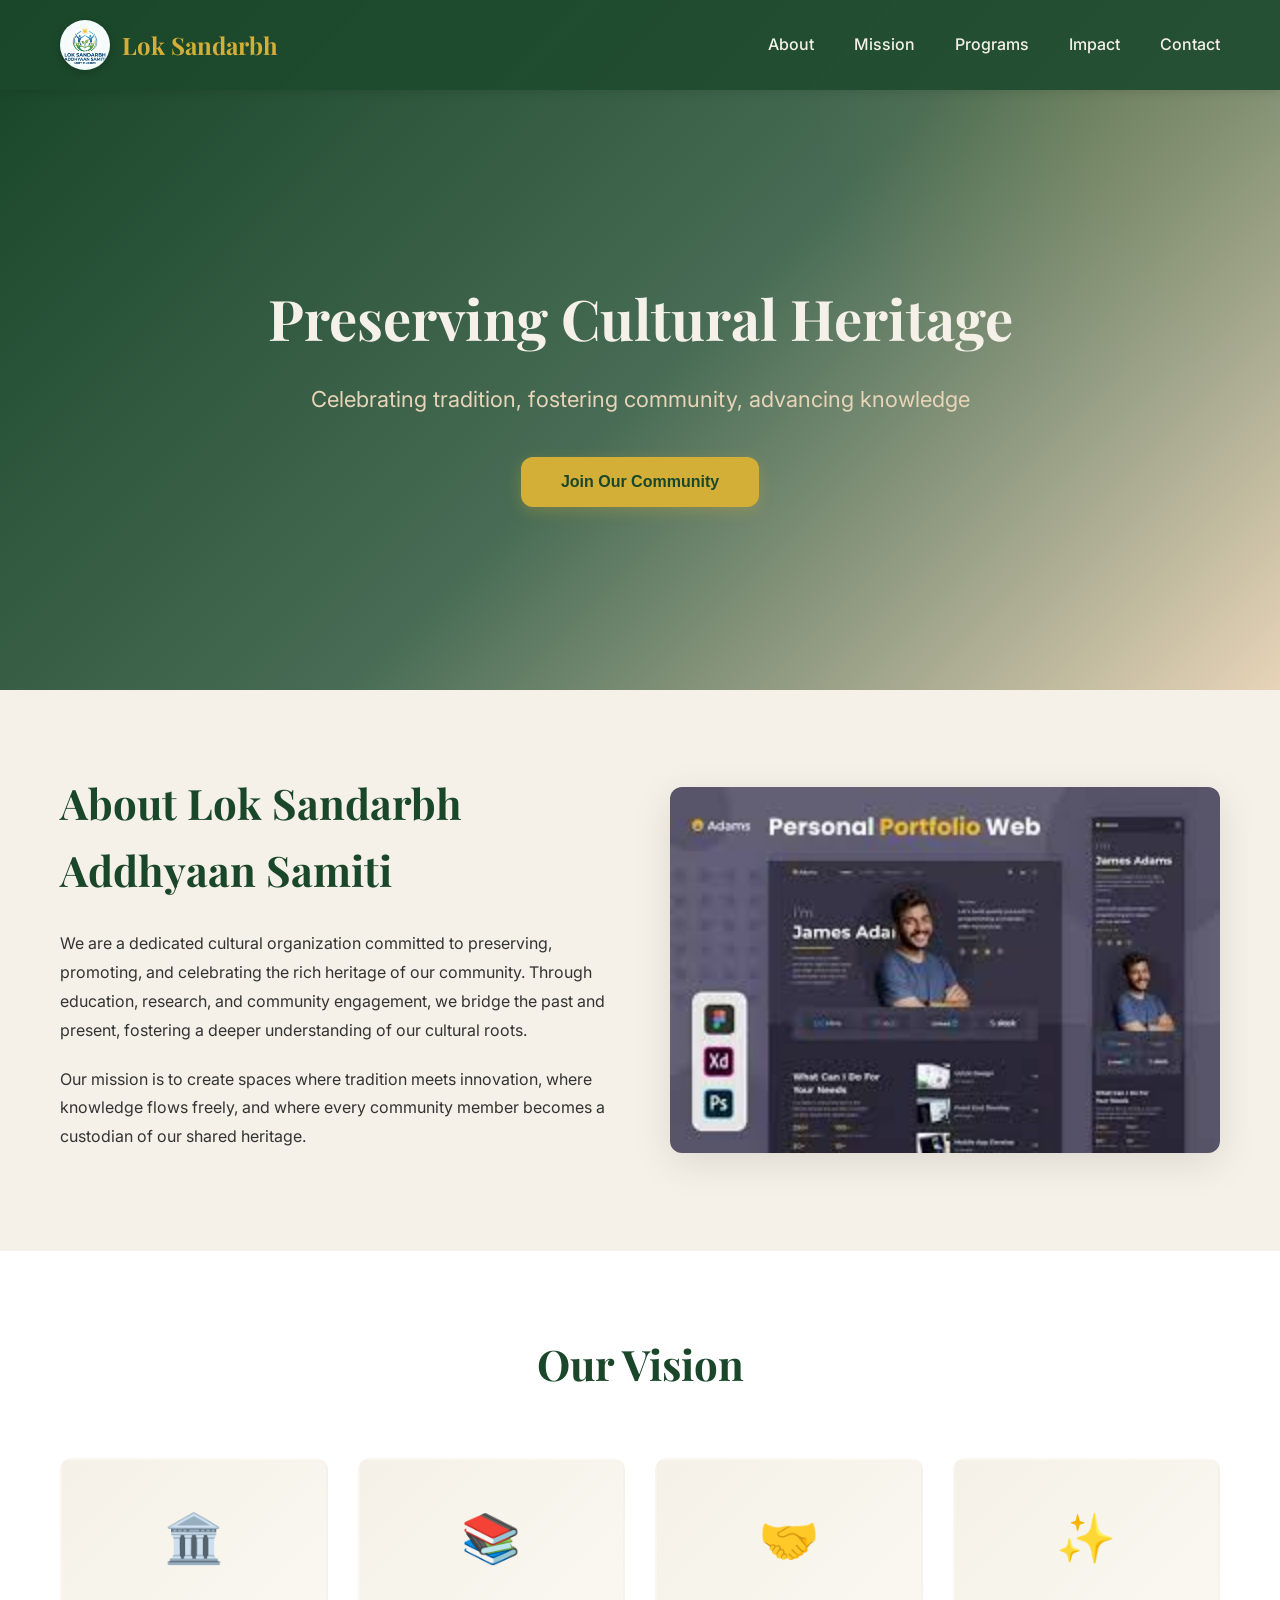
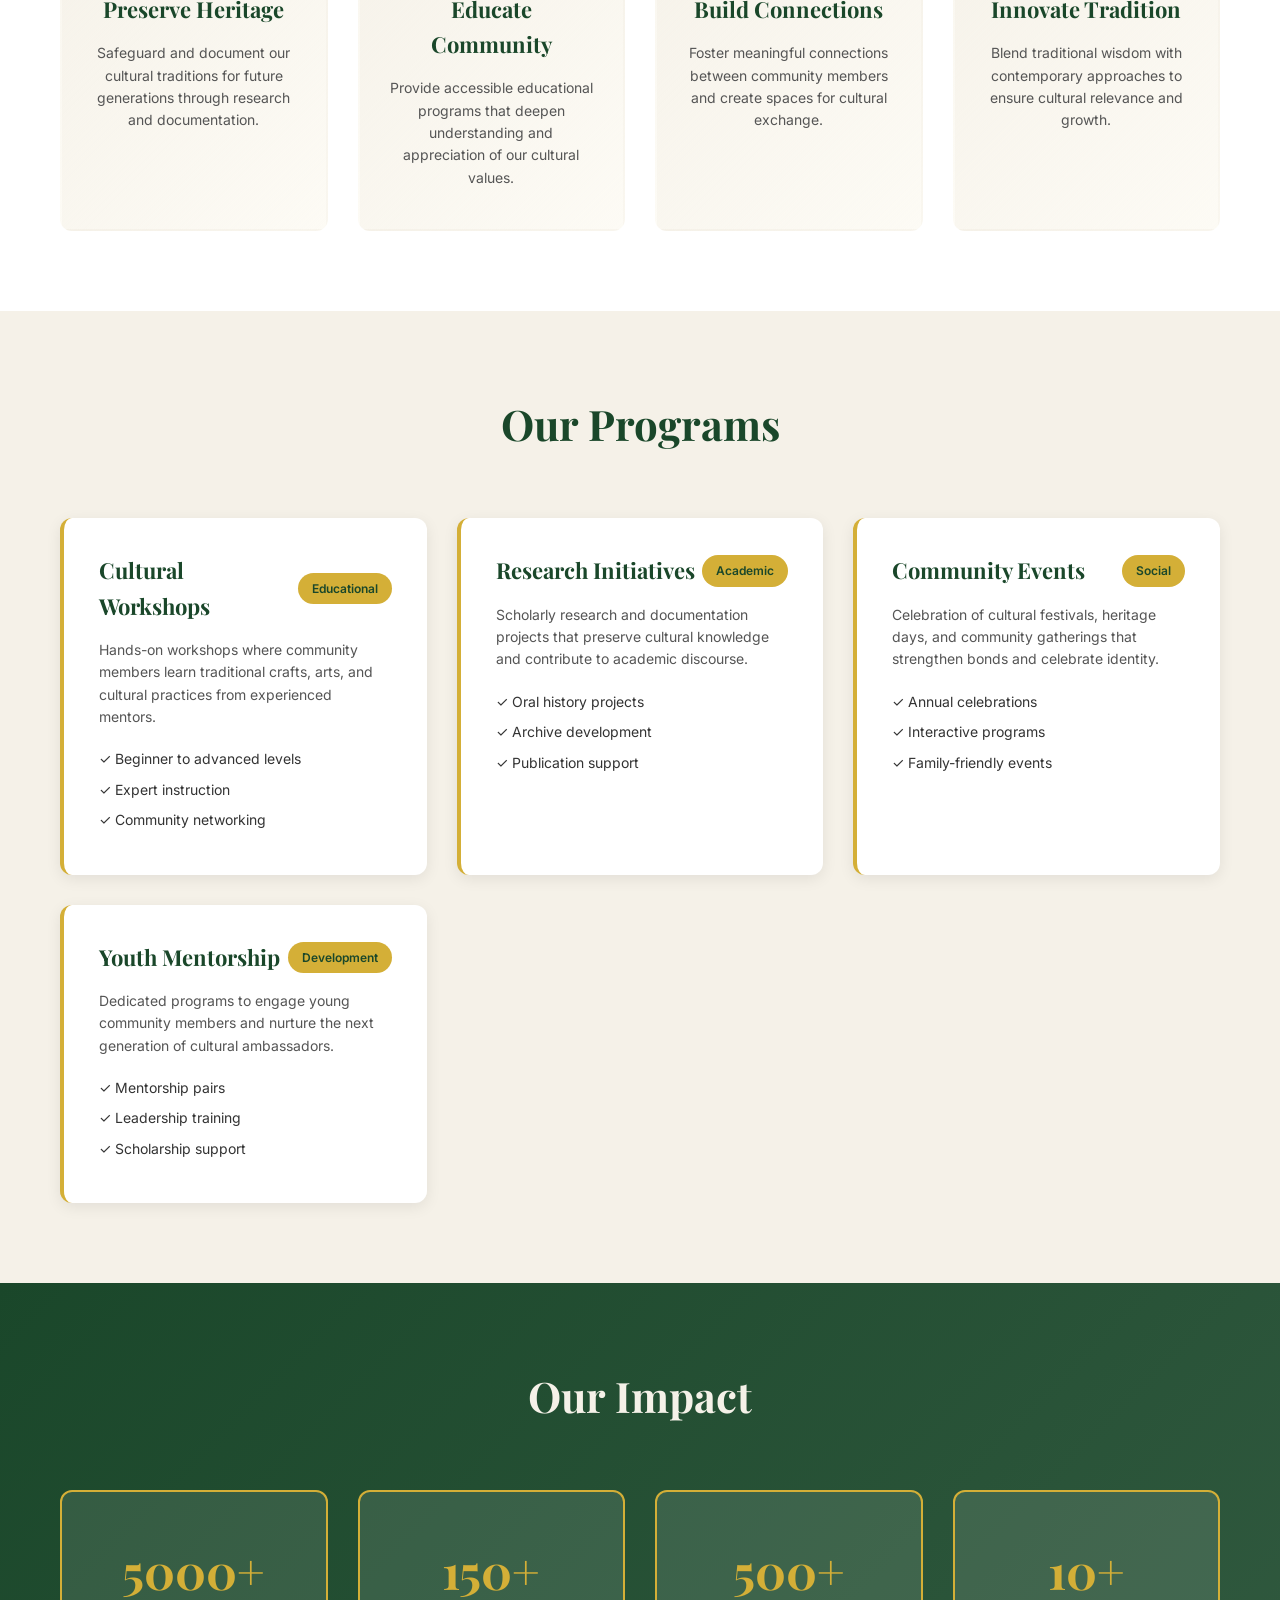
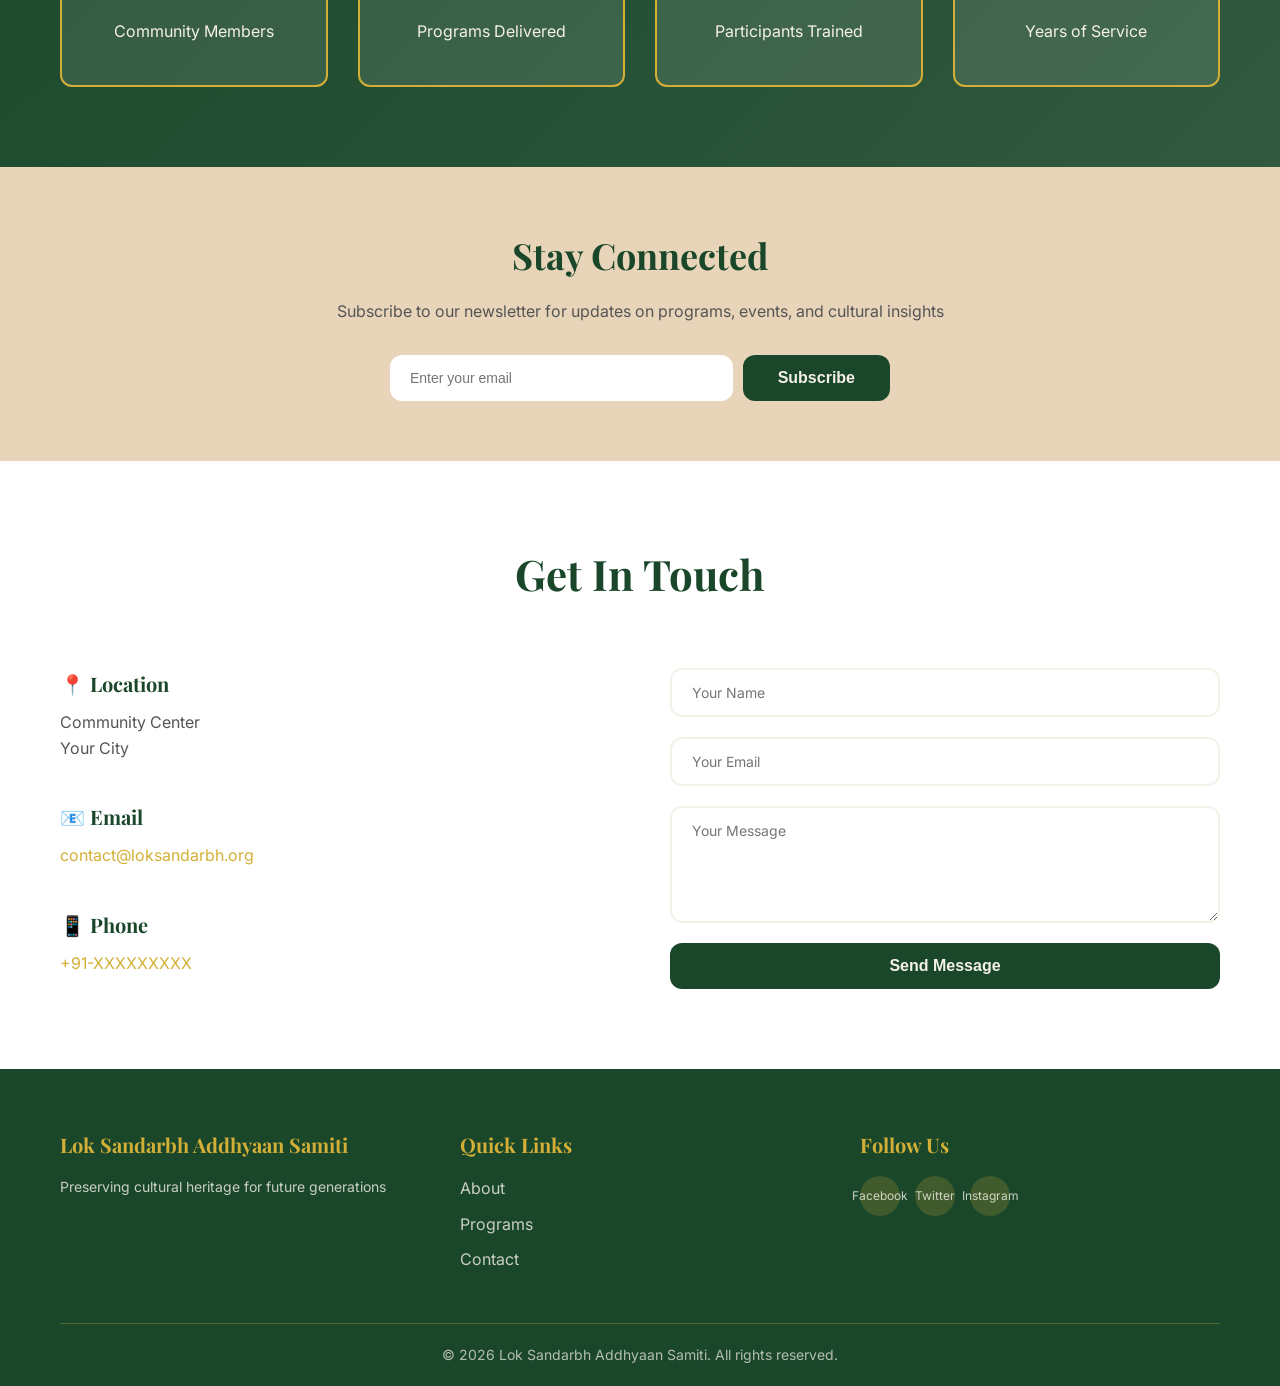
==== index.html @ 0161c149 "Completion of Website" ====
<!DOCTYPE html>
<html lang="en">
<head>
    <meta charset="UTF-8">
    <meta name="viewport" content="width=device-width, initial-scale=1.0">
    <title>Lok Sandarbh Addhyaan Samiti - Cultural Heritage & Community</title>
    <link rel="stylesheet" href="styles.css">
    <link rel="preconnect" href="https://fonts.googleapis.com">
    <link rel="preconnect" href="https://fonts.gstatic.com" crossorigin>
    <link href="https://fonts.googleapis.com/css2?family=Playfair+Display:wght@700;900&family=Inter:wght@400;500;600;700&display=swap" rel="stylesheet">
</head>
<body>
    <!-- Navigation -->
    <nav class="navbar">
        <div class="nav-container">
            <div class="logo-section">
                <img src="assets/Gemini_Generated_Image_7t7dnk7t7dnk7t7d.png" alt="Lok Sandarbh Addhyaan Samiti" class="logo">
                <span class="brand-name">Lok Sandarbh</span>
            </div>
            <div class="nav-menu" id="navMenu">
                <a href="#about" class="nav-link">About</a>
                <a href="#mission" class="nav-link">Mission</a>
                <a href="#programs" class="nav-link">Programs</a>
                <a href="#impact" class="nav-link">Impact</a>
                <a href="#contact" class="nav-link">Contact</a>
            </div>
            <button class="hamburger" id="hamburger">
                <span></span>
                <span></span>
                <span></span>
            </button>
        </div>
    </nav>

    <!-- Hero Section -->
    <header class="hero">
        <div class="hero-content">
            <h1 class="hero-title">Preserving Cultural Heritage</h1>
            <p class="hero-subtitle">Celebrating tradition, fostering community, advancing knowledge</p>
            <button class="cta-button">Join Our Community</button>
        </div>
        <div class="hero-background"></div>
    </header>

    <!-- About Section -->
    <section id="about" class="about">
        <div class="container">
            <div class="about-content">
                <div class="about-text">
                    <h2>About Lok Sandarbh Addhyaan Samiti</h2>
                    <p>We are a dedicated cultural organization committed to preserving, promoting, and celebrating the rich heritage of our community. Through education, research, and community engagement, we bridge the past and present, fostering a deeper understanding of our cultural roots.</p>
                    <p>Our mission is to create spaces where tradition meets innovation, where knowledge flows freely, and where every community member becomes a custodian of our shared heritage.</p>
                </div>
                <div class="about-image">
                    <img src="assets/images.jpg" alt="Brand Guidelines" class="brand-image">
                </div>
            </div>
        </div>
    </section>

    <!-- Mission & Vision -->
    <section id="mission" class="mission">
        <div class="container">
            <h2>Our Vision</h2>
            <div class="vision-grid">
                <div class="vision-card">
                    <div class="vision-icon">🏛️</div>
                    <h3>Preserve Heritage</h3>
                    <p>Safeguard and document our cultural traditions for future generations through research and documentation.</p>
                </div>
                <div class="vision-card">
                    <div class="vision-icon">📚</div>
                    <h3>Educate Community</h3>
                    <p>Provide accessible educational programs that deepen understanding and appreciation of our cultural values.</p>
                </div>
                <div class="vision-card">
                    <div class="vision-icon">🤝</div>
                    <h3>Build Connections</h3>
                    <p>Foster meaningful connections between community members and create spaces for cultural exchange.</p>
                </div>
                <div class="vision-card">
                    <div class="vision-icon">✨</div>
                    <h3>Innovate Tradition</h3>
                    <p>Blend traditional wisdom with contemporary approaches to ensure cultural relevance and growth.</p>
                </div>
            </div>
        </div>
    </section>

    <!-- Programs Section -->
    <section id="programs" class="programs">
        <div class="container">
            <h2>Our Programs</h2>
            <div class="programs-grid">
                <div class="program-card">
                    <div class="program-header">
                        <h3>Cultural Workshops</h3>
                        <span class="badge">Educational</span>
                    </div>
                    <p>Hands-on workshops where community members learn traditional crafts, arts, and cultural practices from experienced mentors.</p>
                    <ul class="program-features">
                        <li>✓ Beginner to advanced levels</li>
                        <li>✓ Expert instruction</li>
                        <li>✓ Community networking</li>
                    </ul>
                </div>

                <div class="program-card">
                    <div class="program-header">
                        <h3>Research Initiatives</h3>
                        <span class="badge">Academic</span>
                    </div>
                    <p>Scholarly research and documentation projects that preserve cultural knowledge and contribute to academic discourse.</p>
                    <ul class="program-features">
                        <li>✓ Oral history projects</li>
                        <li>✓ Archive development</li>
                        <li>✓ Publication support</li>
                    </ul>
                </div>

                <div class="program-card">
                    <div class="program-header">
                        <h3>Community Events</h3>
                        <span class="badge">Social</span>
                    </div>
                    <p>Celebration of cultural festivals, heritage days, and community gatherings that strengthen bonds and celebrate identity.</p>
                    <ul class="program-features">
                        <li>✓ Annual celebrations</li>
                        <li>✓ Interactive programs</li>
                        <li>✓ Family-friendly events</li>
                    </ul>
                </div>

                <div class="program-card">
                    <div class="program-header">
                        <h3>Youth Mentorship</h3>
                        <span class="badge">Development</span>
                    </div>
                    <p>Dedicated programs to engage young community members and nurture the next generation of cultural ambassadors.</p>
                    <ul class="program-features">
                        <li>✓ Mentorship pairs</li>
                        <li>✓ Leadership training</li>
                        <li>✓ Scholarship support</li>
                    </ul>
                </div>
            </div>
        </div>
    </section>

    <!-- Impact Section -->
    <section id="impact" class="impact">
        <div class="container">
            <h2>Our Impact</h2>
            <div class="stats-grid">
                <div class="stat-card">
                    <h3 class="stat-number">5000+</h3>
                    <p>Community Members</p>
                </div>
                <div class="stat-card">
                    <h3 class="stat-number">150+</h3>
                    <p>Programs Delivered</p>
                </div>
                <div class="stat-card">
                    <h3 class="stat-number">500+</h3>
                    <p>Participants Trained</p>
                </div>
                <div class="stat-card">
                    <h3 class="stat-number">10+</h3>
                    <p>Years of Service</p>
                </div>
            </div>
        </div>
    </section>

    <!-- Newsletter Section -->
    <section class="newsletter">
        <div class="container">
            <h2>Stay Connected</h2>
            <p>Subscribe to our newsletter for updates on programs, events, and cultural insights</p>
            <form class="newsletter-form" id="newsletterForm">
                <input type="email" placeholder="Enter your email" required>
                <button type="submit" class="submit-btn">Subscribe</button>
            </form>
        </div>
    </section>

    <!-- Contact Section -->
    <section id="contact" class="contact">
        <div class="container">
            <h2>Get In Touch</h2>
            <div class="contact-content">
                <div class="contact-info">
                    <div class="info-block">
                        <h3>📍 Location</h3>
                        <p>Community Center<br>Your City</p>
                    </div>
                    <div class="info-block">
                        <h3>📧 Email</h3>
                        <p><a href="mailto:contact@loksandarbh.org">contact@loksandarbh.org</a></p>
                    </div>
                    <div class="info-block">
                        <h3>📱 Phone</h3>
                        <p><a href="tel:+91-XXXXXXXXX">+91-XXXXXXXXX</a></p>
                    </div>
                </div>
                <form class="contact-form" id="contactForm">
                    <input type="text" placeholder="Your Name" required>
                    <input type="email" placeholder="Your Email" required>
                    <textarea placeholder="Your Message" rows="5" required></textarea>
                    <button type="submit" class="submit-btn">Send Message</button>
                </form>
            </div>
        </div>
    </section>

    <!-- Footer -->
    <footer class="footer">
        <div class="container">
            <div class="footer-content">
                <div class="footer-section">
                    <h4>Lok Sandarbh Addhyaan Samiti</h4>
                    <p>Preserving cultural heritage for future generations</p>
                </div>
                <div class="footer-section">
                    <h4>Quick Links</h4>
                    <ul>
                        <li><a href="#about">About</a></li>
                        <li><a href="#programs">Programs</a></li>
                        <li><a href="#contact">Contact</a></li>
                    </ul>
                </div>
                <div class="footer-section">
                    <h4>Follow Us</h4>
                    <div class="social-links">
                        <a href="#" class="social-icon">Facebook</a>
                        <a href="#" class="social-icon">Twitter</a>
                        <a href="#" class="social-icon">Instagram</a>
                    </div>
                </div>
            </div>
            <div class="footer-bottom">
                <p>&copy; 2026 Lok Sandarbh Addhyaan Samiti. All rights reserved.</p>
            </div>
        </div>
    </footer>

    <script src="script.js"></script>
</body>
</html>
---- styles.css ----
/* ============================================
   ROOT & VARIABLES
   ============================================ */
:root {
    --primary-color: #1a472a;
    --secondary-color: #d4af37;
    --accent-color: #e8d4b8;
    --light-bg: #f5f1e8;
    --dark-text: #1a1a1a;
    --light-text: #f5f1e8;
    --border-radius: 12px;
    --transition: all 0.3s ease;
}

/* ============================================
   GLOBAL STYLES
   ============================================ */
* {
    margin: 0;
    padding: 0;
    box-sizing: border-box;
}

html {
    scroll-behavior: smooth;
}

body {
    font-family: 'Inter', sans-serif;
    color: var(--dark-text);
    background-color: #ffffff;
    line-height: 1.6;
}

.container {
    max-width: 1200px;
    margin: 0 auto;
    padding: 0 20px;
}

h1, h2, h3 {
    font-family: 'Playfair Display', serif;
    font-weight: 700;
}

/* ============================================
   NAVIGATION
   ============================================ */
.navbar {
    background: linear-gradient(135deg, var(--primary-color) 0%, rgba(26, 71, 42, 0.95) 100%);
    padding: 20px 0;
    position: sticky;
    top: 0;
    z-index: 1000;
    box-shadow: 0 2px 10px rgba(0, 0, 0, 0.1);
}

.nav-container {
    max-width: 1200px;
    margin: 0 auto;
    padding: 0 20px;
    display: flex;
    justify-content: space-between;
    align-items: center;
}

.logo-section {
    display: flex;
    align-items: center;
    gap: 12px;
}

.logo {
    height: 50px;
    width: 50px;
    border-radius: 50%;
    object-fit: cover;
    box-shadow: 0 2px 8px rgba(0, 0, 0, 0.2);
}

.brand-name {
    font-family: 'Playfair Display', serif;
    font-size: 24px;
    font-weight: 700;
    color: var(--secondary-color);
}

.nav-menu {
    display: flex;
    gap: 40px;
}

.nav-link {
    color: var(--light-text);
    text-decoration: none;
    font-weight: 500;
    transition: var(--transition);
    position: relative;
}

.nav-link:hover {
    color: var(--secondary-color);
}

.nav-link::after {
    content: '';
    position: absolute;
    bottom: -5px;
    left: 0;
    width: 0;
    height: 2px;
    background: var(--secondary-color);
    transition: width 0.3s ease;
}

.nav-link:hover::after {
    width: 100%;
}

.hamburger {
    display: none;
    flex-direction: column;
    gap: 6px;
    background: none;
    border: none;
    cursor: pointer;
}

.hamburger span {
    width: 25px;
    height: 3px;
    background: var(--light-text);
    border-radius: 2px;
    transition: var(--transition);
}

/* ============================================
   HERO SECTION
   ============================================ */
.hero {
    position: relative;
    min-height: 600px;
    display: flex;
    align-items: center;
    justify-content: center;
    overflow: hidden;
}

.hero-background {
    position: absolute;
    top: 0;
    left: 0;
    width: 100%;
    height: 100%;
    background: linear-gradient(135deg, var(--primary-color) 0%, rgba(26, 71, 42, 0.8) 50%, var(--accent-color) 100%);
    z-index: -1;
}

.hero-background::before {
    content: '';
    position: absolute;
    top: -50%;
    right: -10%;
    width: 600px;
    height: 600px;
    background: radial-gradient(circle, rgba(212, 175, 55, 0.1) 0%, transparent 70%);
    border-radius: 50%;
}

.hero-content {
    text-align: center;
    z-index: 1;
    padding: 60px 20px;
}

.hero-title {
    font-size: 56px;
    color: var(--light-text);
    margin-bottom: 20px;
    animation: slideInDown 0.8s ease;
}

.hero-subtitle {
    font-size: 22px;
    color: var(--accent-color);
    margin-bottom: 40px;
    animation: slideInUp 0.8s ease;
}

@keyframes slideInDown {
    from {
        opacity: 0;
        transform: translateY(-30px);
    }
    to {
        opacity: 1;
        transform: translateY(0);
    }
}

@keyframes slideInUp {
    from {
        opacity: 0;
        transform: translateY(30px);
    }
    to {
        opacity: 1;
        transform: translateY(0);
    }
}

/* ============================================
   BUTTONS
   ============================================ */
.cta-button {
    background: var(--secondary-color);
    color: var(--primary-color);
    border: none;
    padding: 16px 40px;
    font-size: 16px;
    font-weight: 600;
    border-radius: var(--border-radius);
    cursor: pointer;
    transition: var(--transition);
    box-shadow: 0 4px 15px rgba(212, 175, 55, 0.3);
}

.cta-button:hover {
    transform: translateY(-2px);
    box-shadow: 0 6px 20px rgba(212, 175, 55, 0.4);
}

.submit-btn {
    background: var(--primary-color);
    color: var(--light-text);
    border: none;
    padding: 14px 35px;
    font-size: 16px;
    font-weight: 600;
    border-radius: var(--border-radius);
    cursor: pointer;
    transition: var(--transition);
}

.submit-btn:hover {
    background: var(--secondary-color);
    color: var(--primary-color);
    transform: translateY(-2px);
}

/* ============================================
   ABOUT SECTION
   ============================================ */
.about {
    padding: 80px 0;
    background: var(--light-bg);
}

.about-content {
    display: grid;
    grid-template-columns: 1fr 1fr;
    gap: 60px;
    align-items: center;
}

.about-text h2 {
    font-size: 42px;
    margin-bottom: 25px;
    color: var(--primary-color);
}

.about-text p {
    font-size: 16px;
    line-height: 1.8;
    margin-bottom: 20px;
    color: #333;
}

.about-image {
    position: relative;
    border-radius: var(--border-radius);
    overflow: hidden;
    box-shadow: 0 10px 40px rgba(0, 0, 0, 0.1);
}

.brand-image {
    width: 100%;
    height: auto;
    display: block;
    object-fit: cover;
}

/* ============================================
   MISSION / VISION SECTION
   ============================================ */
.mission {
    padding: 80px 0;
    background: #ffffff;
}

.mission h2 {
    font-size: 42px;
    text-align: center;
    margin-bottom: 60px;
    color: var(--primary-color);
}

.vision-grid {
    display: grid;
    grid-template-columns: repeat(auto-fit, minmax(250px, 1fr));
    gap: 30px;
}

.vision-card {
    background: linear-gradient(135deg, var(--light-bg) 0%, rgba(212, 175, 55, 0.05) 100%);
    padding: 40px 30px;
    border-radius: var(--border-radius);
    text-align: center;
    border: 2px solid transparent;
    transition: var(--transition);
    cursor: pointer;
}

.vision-card:hover {
    border-color: var(--secondary-color);
    transform: translateY(-5px);
    box-shadow: 0 10px 30px rgba(26, 71, 42, 0.1);
}

.vision-icon {
    font-size: 48px;
    margin-bottom: 15px;
}

.vision-card h3 {
    font-size: 22px;
    margin-bottom: 15px;
    color: var(--primary-color);
}

.vision-card p {
    font-size: 14px;
    line-height: 1.6;
    color: #555;
}

/* ============================================
   PROGRAMS SECTION
   ============================================ */
.programs {
    padding: 80px 0;
    background: var(--light-bg);
}

.programs h2 {
    font-size: 42px;
    text-align: center;
    margin-bottom: 60px;
    color: var(--primary-color);
}

.programs-grid {
    display: grid;
    grid-template-columns: repeat(auto-fit, minmax(280px, 1fr));
    gap: 30px;
}

.program-card {
    background: #ffffff;
    padding: 35px;
    border-radius: var(--border-radius);
    box-shadow: 0 4px 15px rgba(0, 0, 0, 0.08);
    transition: var(--transition);
    border-left: 4px solid var(--secondary-color);
}

.program-card:hover {
    transform: translateY(-8px);
    box-shadow: 0 12px 30px rgba(0, 0, 0, 0.12);
}

.program-header {
    display: flex;
    justify-content: space-between;
    align-items: center;
    margin-bottom: 15px;
}

.program-card h3 {
    font-size: 22px;
    color: var(--primary-color);
}

.badge {
    background: var(--secondary-color);
    color: var(--primary-color);
    padding: 6px 14px;
    border-radius: 20px;
    font-size: 12px;
    font-weight: 600;
}

.program-card p {
    color: #555;
    font-size: 14px;
    line-height: 1.6;
    margin-bottom: 20px;
}

.program-features {
    list-style: none;
    font-size: 14px;
    color: #333;
}

.program-features li {
    margin-bottom: 8px;
}

/* ============================================
   IMPACT SECTION
   ============================================ */
.impact {
    padding: 80px 0;
    background: linear-gradient(135deg, var(--primary-color) 0%, rgba(26, 71, 42, 0.9) 100%);
}

.impact h2 {
    font-size: 42px;
    text-align: center;
    margin-bottom: 60px;
    color: var(--light-text);
}

.stats-grid {
    display: grid;
    grid-template-columns: repeat(auto-fit, minmax(200px, 1fr));
    gap: 30px;
}

.stat-card {
    background: rgba(255, 255, 255, 0.1);
    padding: 40px 30px;
    border-radius: var(--border-radius);
    text-align: center;
    border: 2px solid var(--secondary-color);
    transition: var(--transition);
}

.stat-card:hover {
    background: rgba(212, 175, 55, 0.1);
}

.stat-number {
    font-size: 48px;
    color: var(--secondary-color);
    margin-bottom: 10px;
}

.stat-card p {
    color: var(--light-text);
    font-size: 16px;
}

/* ============================================
   NEWSLETTER SECTION
   ============================================ */
.newsletter {
    padding: 60px 0;
    background: var(--accent-color);
    text-align: center;
}

.newsletter h2 {
    font-size: 36px;
    color: var(--primary-color);
    margin-bottom: 15px;
}

.newsletter p {
    font-size: 16px;
    color: #555;
    margin-bottom: 30px;
}

.newsletter-form {
    display: flex;
    max-width: 500px;
    margin: 0 auto;
    gap: 10px;
}

.newsletter-form input {
    flex: 1;
    padding: 14px 20px;
    border: none;
    border-radius: var(--border-radius);
    font-size: 14px;
}

/* ============================================
   CONTACT SECTION
   ============================================ */
.contact {
    padding: 80px 0;
    background: #ffffff;
}

.contact h2 {
    font-size: 42px;
    text-align: center;
    margin-bottom: 60px;
    color: var(--primary-color);
}

.contact-content {
    display: grid;
    grid-template-columns: 1fr 1fr;
    gap: 60px;
}

.contact-info {
    display: flex;
    flex-direction: column;
    gap: 40px;
}

.info-block h3 {
    font-size: 20px;
    color: var(--primary-color);
    margin-bottom: 10px;
}

.info-block p {
    color: #555;
    font-size: 16px;
}

.info-block a {
    color: var(--secondary-color);
    text-decoration: none;
    transition: var(--transition);
}

.info-block a:hover {
    color: var(--primary-color);
}

.contact-form {
    display: flex;
    flex-direction: column;
    gap: 20px;
}

.contact-form input,
.contact-form textarea {
    padding: 14px 20px;
    border: 2px solid var(--light-bg);
    border-radius: var(--border-radius);
    font-family: 'Inter', sans-serif;
    font-size: 14px;
    transition: var(--transition);
}

.contact-form input:focus,
.contact-form textarea:focus {
    outline: none;
    border-color: var(--secondary-color);
}

/* ============================================
   FOOTER
   ============================================ */
.footer {
    background: var(--primary-color);
    color: var(--light-text);
    padding: 60px 0 20px;
}

.footer-content {
    display: grid;
    grid-template-columns: repeat(auto-fit, minmax(250px, 1fr));
    gap: 40px;
    margin-bottom: 40px;
}

.footer-section h4 {
    font-family: 'Playfair Display', serif;
    font-size: 20px;
    margin-bottom: 15px;
    color: var(--secondary-color);
}

.footer-section p {
    font-size: 14px;
    line-height: 1.6;
    color: rgba(245, 241, 232, 0.8);
}

.footer-section ul {
    list-style: none;
}

.footer-section ul li {
    margin-bottom: 10px;
}

.footer-section a {
    color: rgba(245, 241, 232, 0.8);
    text-decoration: none;
    transition: var(--transition);
}

.footer-section a:hover {
    color: var(--secondary-color);
}

.social-links {
    display: flex;
    gap: 15px;
}

.social-icon {
    display: inline-block;
    width: 40px;
    height: 40px;
    background: rgba(212, 175, 55, 0.2);
    border-radius: 50%;
    display: flex;
    align-items: center;
    justify-content: center;
    font-size: 12px;
    padding: 8px;
    text-align: center;
    transition: var(--transition);
}

.social-icon:hover {
    background: var(--secondary-color);
    color: var(--primary-color);
}

.footer-bottom {
    text-align: center;
    border-top: 1px solid rgba(212, 175, 55, 0.3);
    padding-top: 20px;
    font-size: 14px;
    color: rgba(245, 241, 232, 0.7);
}

/* ============================================
   RESPONSIVE DESIGN
   ============================================ */
@media (max-width: 768px) {
    .hamburger {
        display: flex;
    }

    .nav-menu {
        display: none;
    }

    .nav-menu.active {
        display: flex;
        flex-direction: column;
        position: absolute;
        top: 100%;
        left: 0;
        right: 0;
        background: var(--primary-color);
        padding: 20px;
        gap: 20px;
    }

    .hero-title {
        font-size: 36px;
    }

    .hero-subtitle {
        font-size: 18px;
    }

    .about-content {
        grid-template-columns: 1fr;
        gap: 40px;
    }

    .contact-content {
        grid-template-columns: 1fr;
        gap: 40px;
    }

    .newsletter-form {
        flex-direction: column;
    }

    .about-text h2,
    .mission h2,
    .programs h2,
    .contact h2,
    .impact h2 {
        font-size: 32px;
    }

    .hero-title {
        animation: none;
    }

    .hero-subtitle {
        animation: none;
    }
}

@media (max-width: 480px) {
    .nav-menu {
        gap: 20px;
    }

    .hero {
        min-height: 400px;
    }

    .hero-title {
        font-size: 28px;
    }

    .hero-subtitle {
        font-size: 16px;
    }

    .cta-button {
        padding: 12px 30px;
        font-size: 14px;
    }

    .about-text h2,
    .mission h2,
    .programs h2,
    .contact h2,
    .impact h2 {
        font-size: 24px;
    }

    .stat-number {
        font-size: 36px;
    }

    .vision-grid,
    .programs-grid,
    .stats-grid {
        grid-template-columns: 1fr;
    }
}
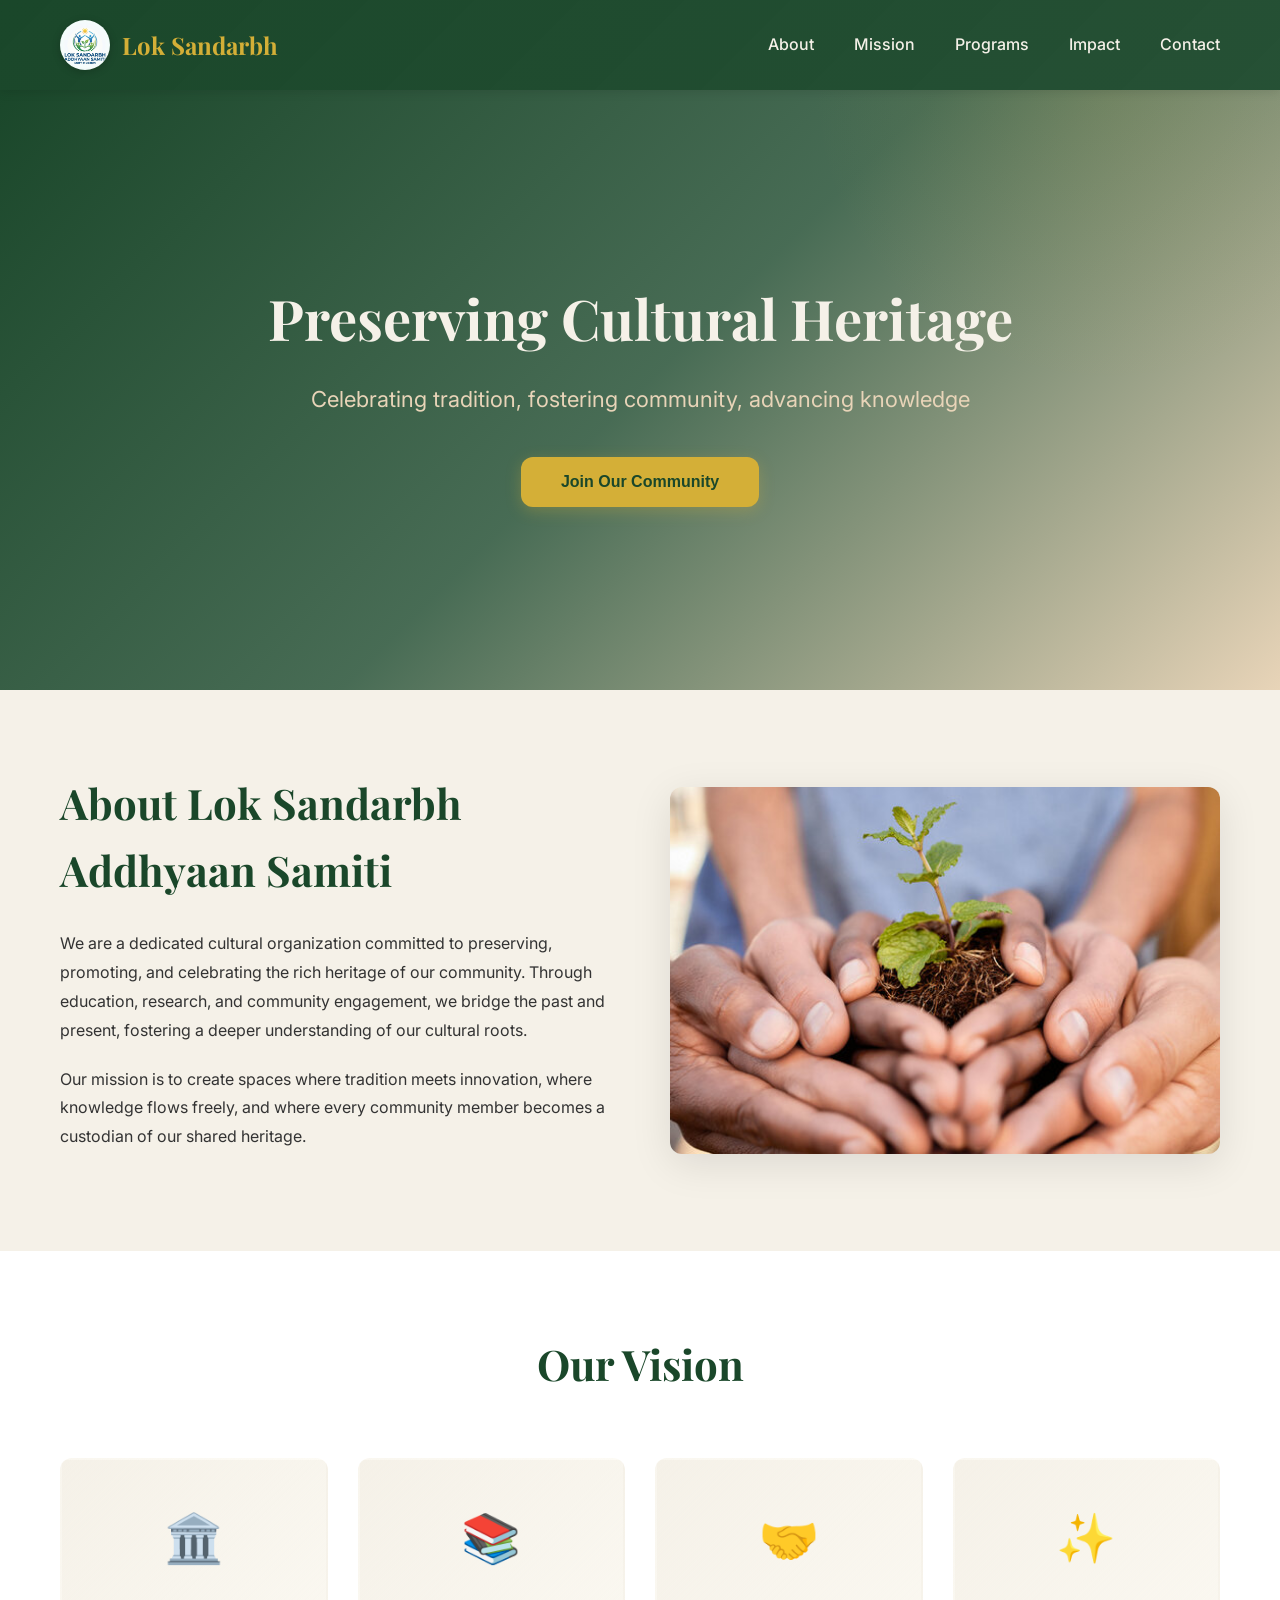
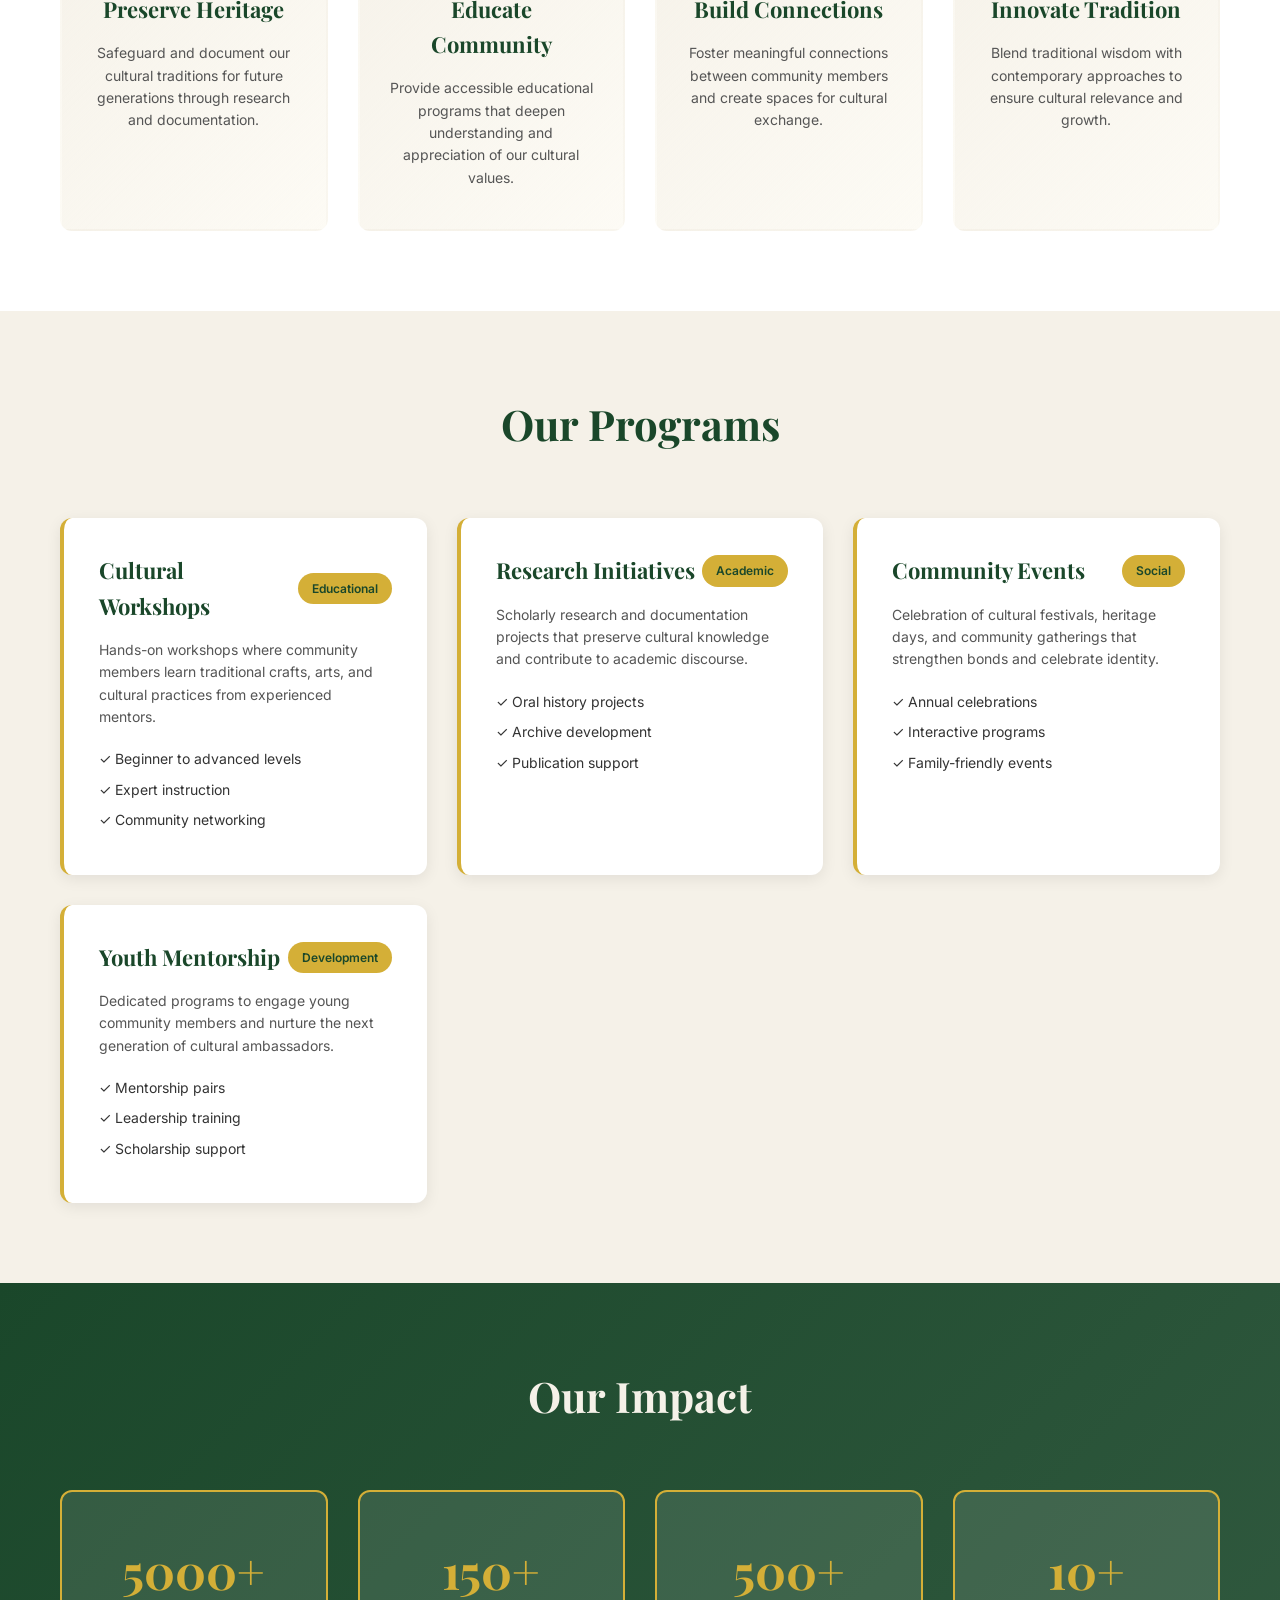
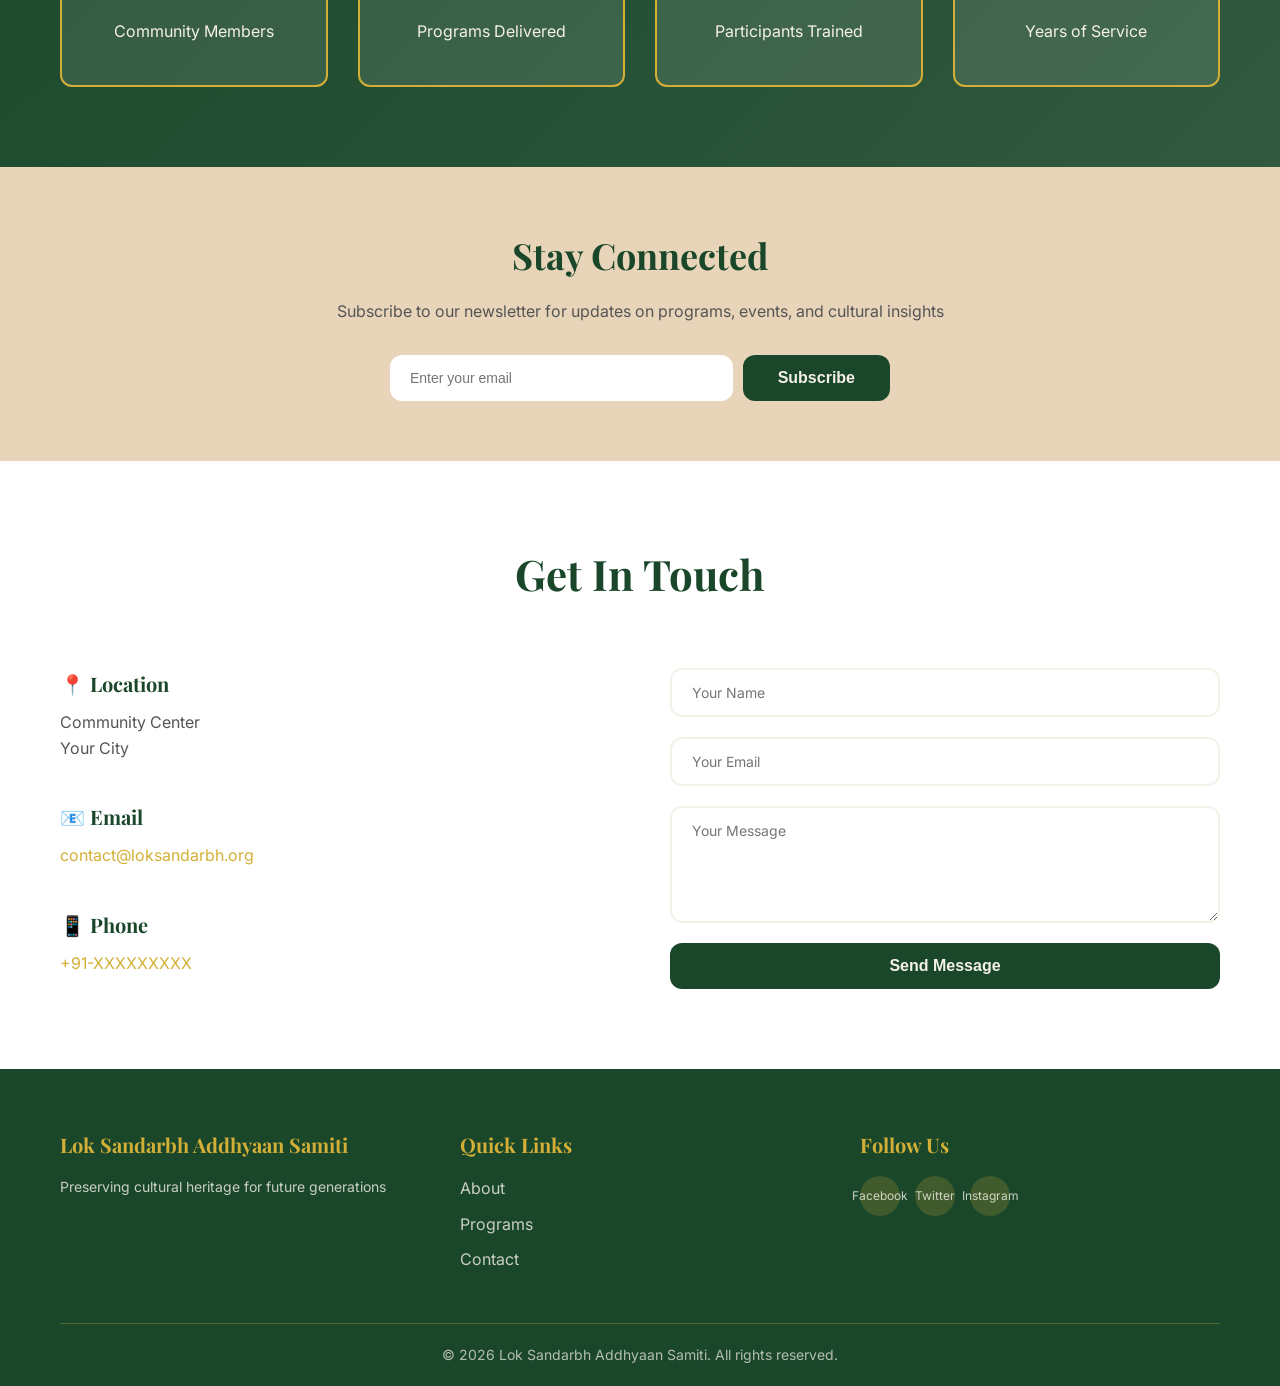
==== commit 45c72d37: "set changes" ====
--- a/index.html
+++ b/index.html
@@ -52,7 +52,7 @@
                     <p>Our mission is to create spaces where tradition meets innovation, where knowledge flows freely, and where every community member becomes a custodian of our shared heritage.</p>
                 </div>
                 <div class="about-image">
-                    <img src="assets/images.jpg" alt="Brand Guidelines" class="brand-image">
+                    <img src="assets\360_F_575822240_dBlP0oH7vvWFSmn1Xafi2UHuzTtbZZaV.jpg" alt="Brand Guidelines" class="brand-image">
                 </div>
             </div>
         </div>
